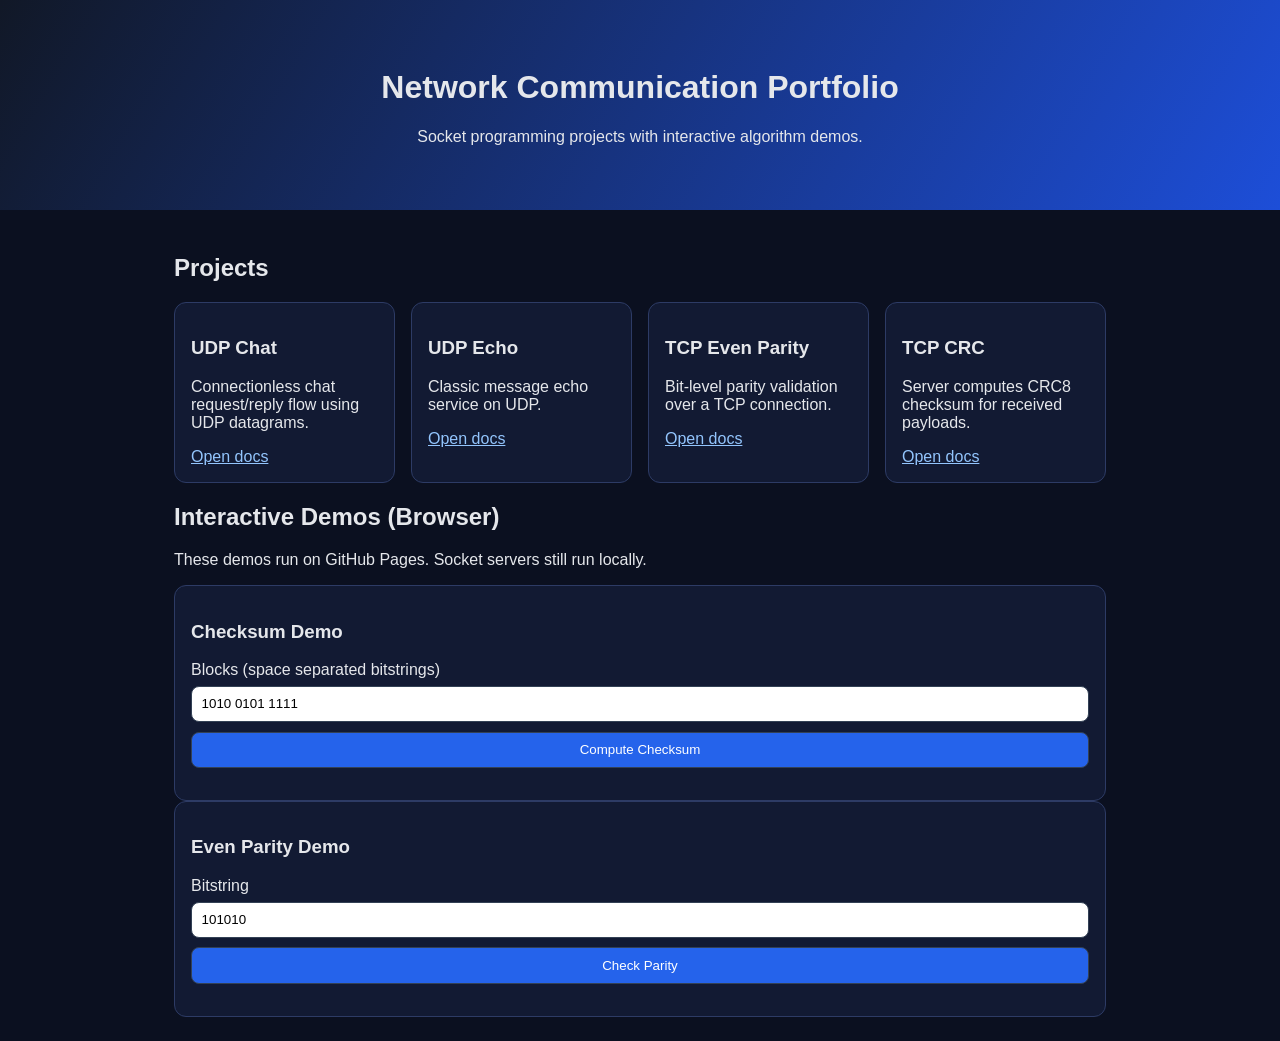
==== site/index.html @ 7d62ac18 "restructure" ====
<!doctype html>
<html lang="en">
  <head>
    <meta charset="UTF-8" />
    <meta name="viewport" content="width=device-width, initial-scale=1.0" />
    <title>Network Communication Portfolio</title>
    <link rel="stylesheet" href="./styles.css" />
  </head>
  <body>
    <header class="hero">
      <h1>Network Communication Portfolio</h1>
      <p>Socket programming projects with interactive algorithm demos.</p>
    </header>

    <main class="container">
      <section>
        <h2>Projects</h2>
        <div class="grid">
          <article class="card">
            <h3>UDP Chat</h3>
            <p>Connectionless chat request/reply flow using UDP datagrams.</p>
            <a href="../projects/udp-chat/README.md">Open docs</a>
          </article>
          <article class="card">
            <h3>UDP Echo</h3>
            <p>Classic message echo service on UDP.</p>
            <a href="../projects/udp-echo/README.md">Open docs</a>
          </article>
          <article class="card">
            <h3>TCP Even Parity</h3>
            <p>Bit-level parity validation over a TCP connection.</p>
            <a href="../projects/tcp-even-parity/README.md">Open docs</a>
          </article>
          <article class="card">
            <h3>TCP CRC</h3>
            <p>Server computes CRC8 checksum for received payloads.</p>
            <a href="../projects/tcp-crc/README.md">Open docs</a>
          </article>
        </div>
      </section>

      <section class="demo">
        <h2>Interactive Demos (Browser)</h2>
        <p>These demos run on GitHub Pages. Socket servers still run locally.</p>

        <div class="card">
          <h3>Checksum Demo</h3>
          <label for="checksum-input">Blocks (space separated bitstrings)</label>
          <input id="checksum-input" value="1010 0101 1111" />
          <button id="checksum-btn">Compute Checksum</button>
          <p id="checksum-output"></p>
        </div>

        <div class="card">
          <h3>Even Parity Demo</h3>
          <label for="parity-input">Bitstring</label>
          <input id="parity-input" value="101010" />
          <button id="parity-btn">Check Parity</button>
          <p id="parity-output"></p>
        </div>
      </section>
    </main>

    <script src="./scripts.js"></script>
  </body>
</html>
---- site/styles.css ----
* {
  box-sizing: border-box;
  font-family: -apple-system, BlinkMacSystemFont, "Segoe UI", sans-serif;
}

body {
  margin: 0;
  background: #0b1020;
  color: #e5e7eb;
}

.hero {
  padding: 3rem 1.25rem;
  text-align: center;
  background: linear-gradient(120deg, #111827, #1d4ed8);
}

.container {
  max-width: 980px;
  margin: 0 auto;
  padding: 1.5rem;
}

.grid {
  display: grid;
  grid-template-columns: repeat(auto-fit, minmax(220px, 1fr));
  gap: 1rem;
}

.card {
  background: #121a33;
  border: 1px solid #2d3b65;
  border-radius: 12px;
  padding: 1rem;
}

input,
button {
  width: 100%;
  padding: 0.6rem;
  margin-top: 0.4rem;
  border-radius: 8px;
  border: 1px solid #334155;
}

button {
  margin-top: 0.6rem;
  background: #2563eb;
  color: white;
  cursor: pointer;
}

a {
  color: #93c5fd;
}
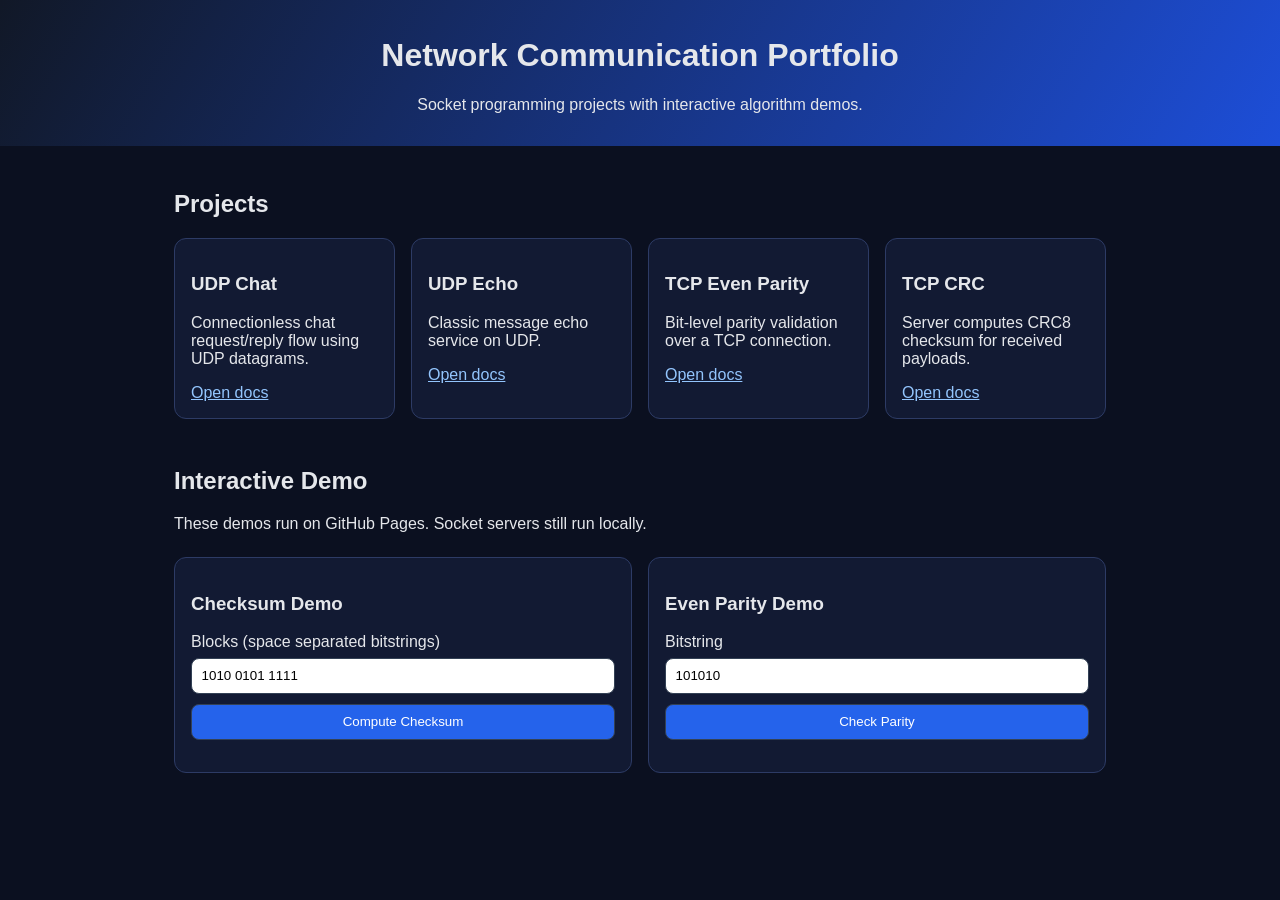
==== commit 79c53010: "cleanup-one" ====
--- a/site/index.html
+++ b/site/index.html
@@ -40,23 +40,25 @@
       </section>
 
       <section class="demo">
-        <h2>Interactive Demos (Browser)</h2>
+        <h2>Interactive Demo</h2>
         <p>These demos run on GitHub Pages. Socket servers still run locally.</p>
 
-        <div class="card">
-          <h3>Checksum Demo</h3>
-          <label for="checksum-input">Blocks (space separated bitstrings)</label>
-          <input id="checksum-input" value="1010 0101 1111" />
-          <button id="checksum-btn">Compute Checksum</button>
-          <p id="checksum-output"></p>
-        </div>
+        <div class="grid">
+          <div class="card">
+            <h3>Checksum Demo</h3>
+            <label for="checksum-input">Blocks (space separated bitstrings)</label>
+            <input id="checksum-input" value="1010 0101 1111" />
+            <button id="checksum-btn">Compute Checksum</button>
+            <p id="checksum-output"></p>
+          </div>
 
-        <div class="card">
-          <h3>Even Parity Demo</h3>
-          <label for="parity-input">Bitstring</label>
-          <input id="parity-input" value="101010" />
-          <button id="parity-btn">Check Parity</button>
-          <p id="parity-output"></p>
+          <div class="card">
+            <h3>Even Parity Demo</h3>
+            <label for="parity-input">Bitstring</label>
+            <input id="parity-input" value="101010" />
+            <button id="parity-btn">Check Parity</button>
+            <p id="parity-output"></p>
+          </div>
         </div>
       </section>
     </main>
--- a/site/styles.css
+++ b/site/styles.css
@@ -10,7 +10,7 @@
 }
 
 .hero {
-  padding: 3rem 1.25rem;
+  padding: 1rem 1.25rem;
   text-align: center;
   background: linear-gradient(120deg, #111827, #1d4ed8);
 }
@@ -25,6 +25,14 @@
   display: grid;
   grid-template-columns: repeat(auto-fit, minmax(220px, 1fr));
   gap: 1rem;
+}
+
+.demo {
+  margin-top: 3rem;
+}
+
+.demo .grid {
+  margin-top: 1.5rem; 
 }
 
 .card {
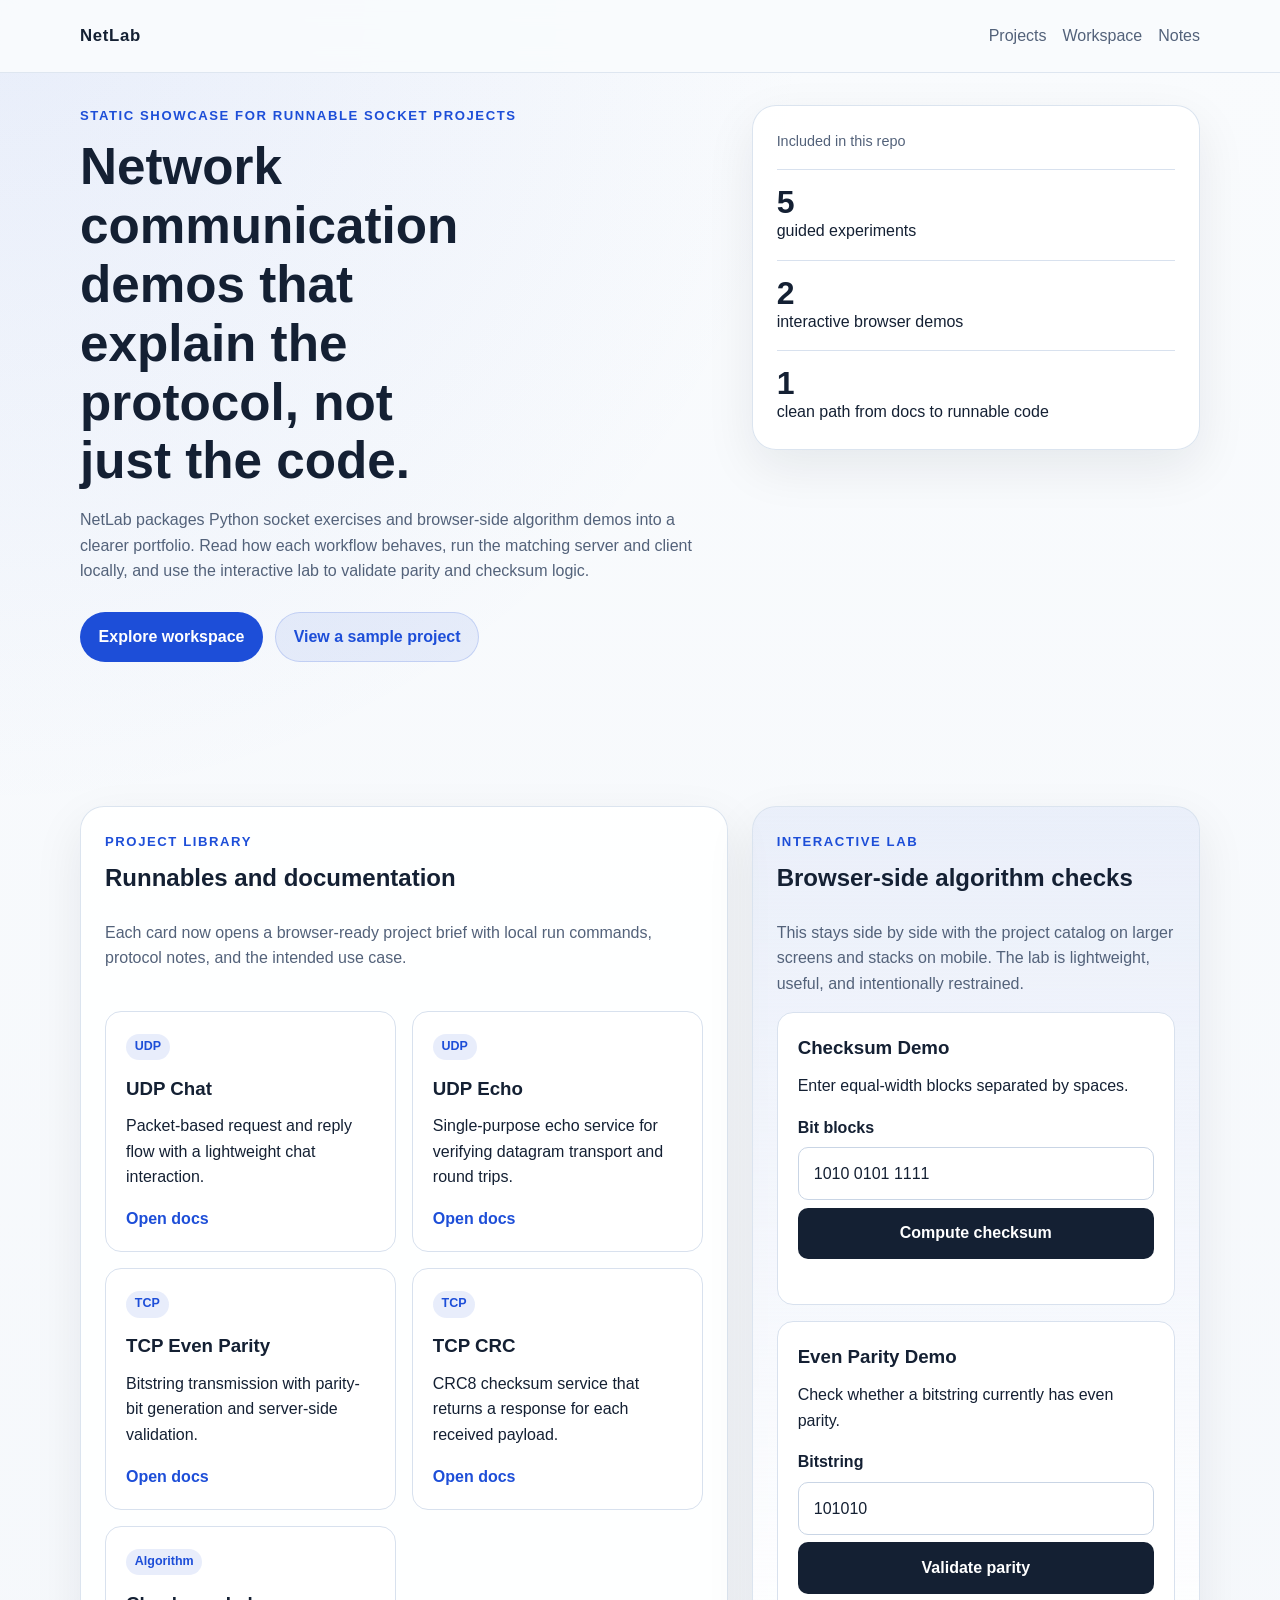
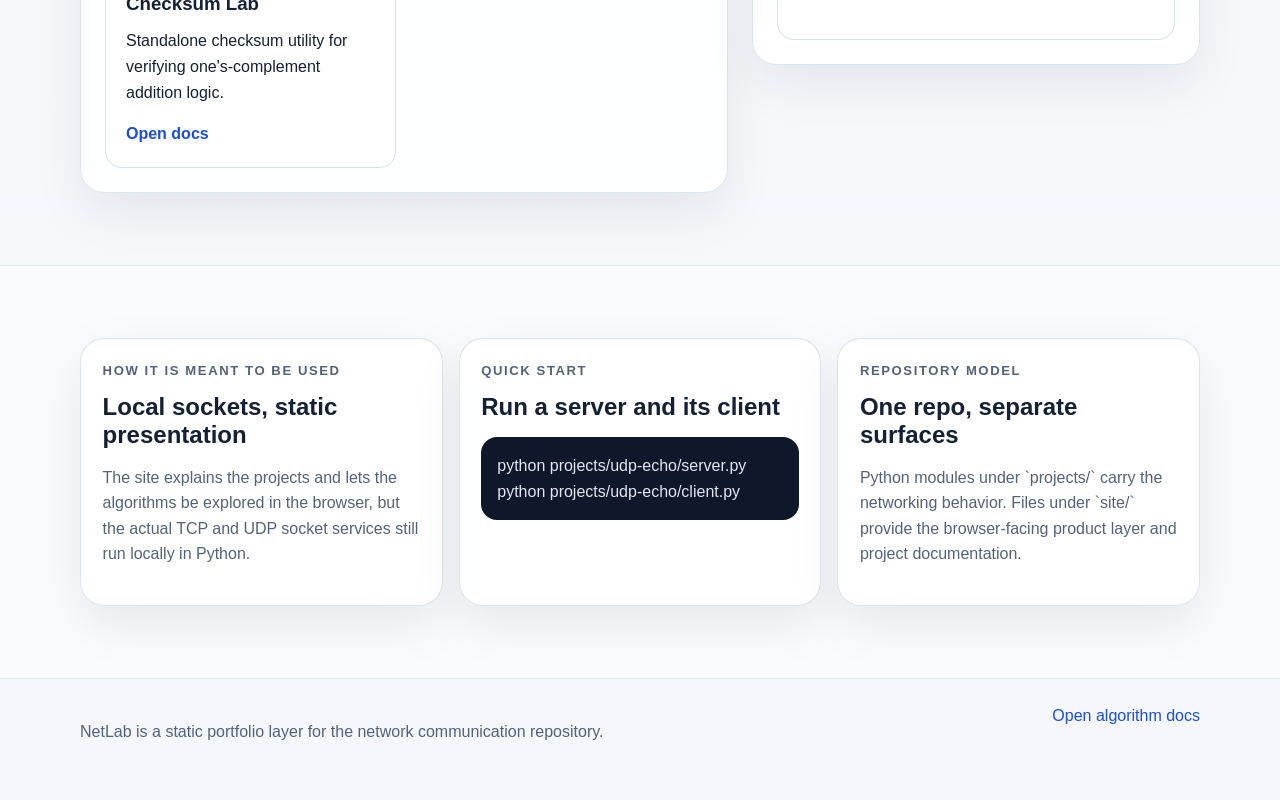
==== commit b44871db: "refactor" ====
--- a/site/index.html
+++ b/site/index.html
@@ -3,66 +3,179 @@
   <head>
     <meta charset="UTF-8" />
     <meta name="viewport" content="width=device-width, initial-scale=1.0" />
-    <title>Network Communication Portfolio</title>
+    <title>NetLab | Socket</title>
+    <meta
+      name="description"
+      content="A polished static showcase for socket programming projects, protocol notes, and interactive error-detection demos."
+    />
     <link rel="stylesheet" href="./styles.css" />
   </head>
   <body>
-    <header class="hero">
-      <h1>Network Communication Portfolio</h1>
-      <p>Socket programming projects with interactive algorithm demos.</p>
+    <header class="site-header">
+      <div class="container nav">
+        <a class="brand" href="./index.html">NetLab</a>
+        <nav class="nav-links" aria-label="Primary">
+          <a href="#projects">Projects</a>
+          <a href="#workspace">Workspace</a>
+          <a href="#notes">Notes</a>
+        </nav>
+      </div>
     </header>
 
-    <main class="container">
-      <section>
-        <h2>Projects</h2>
-        <div class="grid">
-          <article class="card">
-            <h3>UDP Chat</h3>
-            <p>Connectionless chat request/reply flow using UDP datagrams.</p>
-            <a href="../projects/udp-chat/README.md">Open docs</a>
-          </article>
-          <article class="card">
-            <h3>UDP Echo</h3>
-            <p>Classic message echo service on UDP.</p>
-            <a href="../projects/udp-echo/README.md">Open docs</a>
-          </article>
-          <article class="card">
-            <h3>TCP Even Parity</h3>
-            <p>Bit-level parity validation over a TCP connection.</p>
-            <a href="../projects/tcp-even-parity/README.md">Open docs</a>
-          </article>
-          <article class="card">
-            <h3>TCP CRC</h3>
-            <p>Server computes CRC8 checksum for received payloads.</p>
-            <a href="../projects/tcp-crc/README.md">Open docs</a>
-          </article>
+    <main>
+      <section class="hero">
+        <div class="container hero-grid">
+          <div class="hero-copy">
+            <p class="eyebrow">Static showcase for runnable socket projects</p>
+            <h1>Network communication demos that explain the protocol, not just the code.</h1>
+            <p class="hero-text">
+              NetLab packages Python socket exercises and browser-side algorithm demos into a
+              clearer portfolio. Read how each workflow behaves, run the matching server and
+              client locally, and use the interactive lab to validate parity and checksum logic.
+            </p>
+            <div class="hero-actions">
+              <a class="button button-primary" href="#workspace">Explore workspace</a>
+              <a class="button button-secondary" href="./projects/udp-echo.html">View a sample project</a>
+            </div>
+          </div>
+          <aside class="hero-panel">
+            <p class="panel-label">Included in this repo</p>
+            <ul class="metric-list">
+              <li>
+                <strong>5</strong>
+                <span>guided experiments</span>
+              </li>
+              <li>
+                <strong>2</strong>
+                <span>interactive browser demos</span>
+              </li>
+              <li>
+                <strong>1</strong>
+                <span>clean path from docs to runnable code</span>
+              </li>
+            </ul>
+          </aside>
         </div>
       </section>
 
-      <section class="demo">
-        <h2>Interactive Demo</h2>
-        <p>These demos run on GitHub Pages. Socket servers still run locally.</p>
+      <section class="section" id="workspace">
+        <div class="container split-layout">
+          <div class="surface" id="projects">
+            <div class="surface-heading">
+              <div>
+                <p class="eyebrow">Project library</p>
+                <h2>Runnables and documentation</h2>
+              </div>
+              <p class="surface-copy">
+                Each card now opens a browser-ready project brief with local run commands, protocol
+                notes, and the intended use case.
+              </p>
+            </div>
 
-        <div class="grid">
-          <div class="card">
-            <h3>Checksum Demo</h3>
-            <label for="checksum-input">Blocks (space separated bitstrings)</label>
-            <input id="checksum-input" value="1010 0101 1111" />
-            <button id="checksum-btn">Compute Checksum</button>
-            <p id="checksum-output"></p>
+            <div class="card-grid">
+              <article class="project-card">
+                <span class="project-tag">UDP</span>
+                <h3>UDP Chat</h3>
+                <p>Packet-based request and reply flow with a lightweight chat interaction.</p>
+                <a href="./projects/udp-chat.html">Open docs</a>
+              </article>
+              <article class="project-card">
+                <span class="project-tag">UDP</span>
+                <h3>UDP Echo</h3>
+                <p>Single-purpose echo service for verifying datagram transport and round trips.</p>
+                <a href="./projects/udp-echo.html">Open docs</a>
+              </article>
+              <article class="project-card">
+                <span class="project-tag">TCP</span>
+                <h3>TCP Even Parity</h3>
+                <p>Bitstring transmission with parity-bit generation and server-side validation.</p>
+                <a href="./projects/tcp-even-parity.html">Open docs</a>
+              </article>
+              <article class="project-card">
+                <span class="project-tag">TCP</span>
+                <h3>TCP CRC</h3>
+                <p>CRC8 checksum service that returns a response for each received payload.</p>
+                <a href="./projects/tcp-crc.html">Open docs</a>
+              </article>
+              <article class="project-card">
+                <span class="project-tag">Algorithm</span>
+                <h3>Checksum Lab</h3>
+                <p>Standalone checksum utility for verifying one&apos;s-complement addition logic.</p>
+                <a href="./projects/checksum-lab.html">Open docs</a>
+              </article>
+            </div>
           </div>
 
-          <div class="card">
-            <h3>Even Parity Demo</h3>
-            <label for="parity-input">Bitstring</label>
-            <input id="parity-input" value="101010" />
-            <button id="parity-btn">Check Parity</button>
-            <p id="parity-output"></p>
+          <div class="surface surface-accent">
+            <div class="surface-heading">
+              <div>
+                <p class="eyebrow">Interactive lab</p>
+                <h2>Browser-side algorithm checks</h2>
+              </div>
+              <p class="surface-copy">
+                This stays side by side with the project catalog on larger screens and stacks on
+                mobile. The lab is lightweight, useful, and intentionally restrained.
+              </p>
+            </div>
+
+            <div class="demo-stack">
+              <section class="demo-card">
+                <h3>Checksum Demo</h3>
+                <p>Enter equal-width blocks separated by spaces.</p>
+                <label for="checksum-input">Bit blocks</label>
+                <input id="checksum-input" value="1010 0101 1111" />
+                <button id="checksum-btn" type="button">Compute checksum</button>
+                <p class="demo-output" id="checksum-output" aria-live="polite"></p>
+              </section>
+
+              <section class="demo-card">
+                <h3>Even Parity Demo</h3>
+                <p>Check whether a bitstring currently has even parity.</p>
+                <label for="parity-input">Bitstring</label>
+                <input id="parity-input" value="101010" />
+                <button id="parity-btn" type="button">Validate parity</button>
+                <p class="demo-output" id="parity-output" aria-live="polite"></p>
+              </section>
+            </div>
           </div>
+        </div>
+      </section>
+
+      <section class="section section-muted" id="notes">
+        <div class="container note-grid">
+          <article class="note-card">
+            <p class="eyebrow">How it is meant to be used</p>
+            <h2>Local sockets, static presentation</h2>
+            <p>
+              The site explains the projects and lets the algorithms be explored in the browser,
+              but the actual TCP and UDP socket services still run locally in Python.
+            </p>
+          </article>
+          <article class="note-card">
+            <p class="eyebrow">Quick start</p>
+            <h2>Run a server and its client</h2>
+            <pre><code>python projects/udp-echo/server.py
+python projects/udp-echo/client.py</code></pre>
+          </article>
+          <article class="note-card">
+            <p class="eyebrow">Repository model</p>
+            <h2>One repo, separate surfaces</h2>
+            <p>
+              Python modules under `projects/` carry the networking behavior. Files under `site/`
+              provide the browser-facing product layer and project documentation.
+            </p>
+          </article>
         </div>
       </section>
     </main>
 
+    <footer class="site-footer">
+      <div class="container footer-inner">
+        <p>NetLab is a static portfolio layer for the network communication repository.</p>
+        <a href="./projects/checksum-lab.html">Open algorithm docs</a>
+      </div>
+    </footer>
+
     <script src="./scripts.js"></script>
   </body>
 </html>
--- a/site/styles.css
+++ b/site/styles.css
@@ -1,63 +1,492 @@
+:root {
+  --bg: #f4f7fb;
+  --surface: #ffffff;
+  --surface-alt: #eef3f9;
+  --text: #142033;
+  --muted: #53627a;
+  --line: #d8e1ee;
+  --brand: #1d4ed8;
+  --brand-dark: #173ea8;
+  --success: #0f766e;
+  --danger: #b42318;
+  --shadow: 0 18px 50px rgba(15, 23, 42, 0.08);
+  --radius-lg: 24px;
+  --radius-md: 16px;
+  --radius-sm: 10px;
+}
+
 * {
   box-sizing: border-box;
-  font-family: -apple-system, BlinkMacSystemFont, "Segoe UI", sans-serif;
+}
+
+html {
+  scroll-behavior: smooth;
 }
 
 body {
   margin: 0;
-  background: #0b1020;
-  color: #e5e7eb;
+  background:
+    radial-gradient(circle at top left, rgba(29, 78, 216, 0.08), transparent 30%),
+    linear-gradient(180deg, #f9fbfd 0%, var(--bg) 100%);
+  color: var(--text);
+  font-family: "Segoe UI", -apple-system, BlinkMacSystemFont, sans-serif;
+  line-height: 1.6;
+}
+
+a {
+  color: var(--brand);
+  text-decoration: none;
+}
+
+a:hover {
+  color: var(--brand-dark);
+}
+
+img {
+  max-width: 100%;
+}
+
+pre,
+code,
+input,
+button {
+  font: inherit;
+}
+
+.container {
+  width: min(1120px, calc(100% - 2rem));
+  margin: 0 auto;
+}
+
+.site-header {
+  position: sticky;
+  top: 0;
+  z-index: 10;
+  background: rgba(249, 251, 253, 0.92);
+  backdrop-filter: blur(12px);
+  border-bottom: 1px solid rgba(216, 225, 238, 0.8);
+}
+
+.nav {
+  display: flex;
+  align-items: center;
+  justify-content: space-between;
+  gap: 1rem;
+  min-height: 4.5rem;
+}
+
+.brand {
+  font-size: 1.05rem;
+  font-weight: 700;
+  letter-spacing: 0.04em;
+  color: var(--text);
+}
+
+.nav-links {
+  display: flex;
+  gap: 1rem;
+  flex-wrap: wrap;
+}
+
+.nav-links a {
+  color: var(--muted);
+}
+
+.hero,
+.section {
+  padding: 4.5rem 0;
 }
 
 .hero {
-  padding: 1rem 1.25rem;
-  text-align: center;
-  background: linear-gradient(120deg, #111827, #1d4ed8);
-}
-
-.container {
-  max-width: 980px;
-  margin: 0 auto;
+  padding-top: 2rem;
+}
+
+.hero-grid,
+.split-layout,
+.note-grid,
+.detail-grid,
+.detail-highlights,
+.detail-steps {
+  display: grid;
+  gap: 1.5rem;
+}
+
+.hero-grid,
+.split-layout {
+  grid-template-columns: minmax(0, 1.3fr) minmax(320px, 0.9fr);
+  align-items: start;
+}
+
+.hero-copy h1,
+.section-heading h2,
+.surface-heading h2,
+.note-card h2,
+.page-hero h1 {
+  margin: 0;
+  line-height: 1.15;
+}
+
+.hero-copy h1,
+.page-hero h1 {
+  font-size: clamp(2.3rem, 4vw, 4.2rem);
+  max-width: 12ch;
+}
+
+.hero-text,
+.section-heading p,
+.surface-copy,
+.page-lead,
+.detail-panel p,
+.note-card p {
+  color: var(--muted);
+}
+
+.eyebrow {
+  margin: 0 0 0.75rem;
+  font-size: 0.82rem;
+  font-weight: 700;
+  letter-spacing: 0.12em;
+  text-transform: uppercase;
+  color: var(--brand);
+}
+
+.hero-actions {
+  display: flex;
+  flex-wrap: wrap;
+  gap: 0.75rem;
+  margin-top: 1.75rem;
+}
+
+.button {
+  display: inline-flex;
+  align-items: center;
+  justify-content: center;
+  min-height: 2.9rem;
+  padding: 0.7rem 1.1rem;
+  border-radius: 999px;
+  border: 1px solid transparent;
+  font-weight: 600;
+}
+
+.button-primary {
+  background: var(--brand);
+  color: #fff;
+}
+
+.button-primary:hover {
+  color: #fff;
+  background: var(--brand-dark);
+}
+
+.button-secondary {
+  background: rgba(29, 78, 216, 0.08);
+  border-color: rgba(29, 78, 216, 0.18);
+}
+
+.hero-panel,
+.surface,
+.note-card,
+.detail-panel,
+.detail-callout {
+  background: rgba(255, 255, 255, 0.88);
+  border: 1px solid rgba(216, 225, 238, 0.9);
+  border-radius: var(--radius-lg);
+  box-shadow: var(--shadow);
+}
+
+.hero-panel,
+.surface,
+.detail-panel,
+.detail-callout {
   padding: 1.5rem;
 }
 
-.grid {
+.panel-label {
+  margin: 0;
+  color: var(--muted);
+  font-size: 0.9rem;
+}
+
+.metric-list,
+.project-specs,
+.command-list,
+.detail-list {
+  list-style: none;
+  padding: 0;
+  margin: 0;
+}
+
+.metric-list {
+  margin-top: 1rem;
   display: grid;
-  grid-template-columns: repeat(auto-fit, minmax(220px, 1fr));
   gap: 1rem;
 }
 
-.demo {
-  margin-top: 3rem;
-}
-
-.demo .grid {
-  margin-top: 1.5rem; 
-}
-
-.card {
-  background: #121a33;
-  border: 1px solid #2d3b65;
-  border-radius: 12px;
-  padding: 1rem;
+.metric-list li {
+  padding-top: 1rem;
+  border-top: 1px solid var(--line);
+}
+
+.metric-list strong {
+  display: block;
+  font-size: 2rem;
+  line-height: 1;
+}
+
+.section-heading,
+.surface-heading {
+  display: grid;
+  gap: 0.75rem;
+}
+
+.section-heading {
+  max-width: 760px;
+}
+
+.surface-accent {
+  background: linear-gradient(180deg, rgba(29, 78, 216, 0.06), rgba(255, 255, 255, 0.96));
+}
+
+.card-grid,
+.demo-stack,
+.note-grid,
+.detail-highlights,
+.detail-steps {
+  display: grid;
+  gap: 1rem;
+}
+
+.card-grid {
+  grid-template-columns: repeat(2, minmax(0, 1fr));
+  margin-top: 1.5rem;
+}
+
+.project-card,
+.demo-card {
+  background: var(--surface);
+  border: 1px solid var(--line);
+  border-radius: var(--radius-md);
+  padding: 1.25rem;
+}
+
+.project-card h3,
+.demo-card h3,
+.detail-panel h2,
+.detail-callout h2 {
+  margin: 0 0 0.6rem;
+}
+
+.project-card p,
+.demo-card p,
+.project-card a {
+  margin: 0;
+}
+
+.project-card a {
+  display: inline-block;
+  margin-top: 1rem;
+  font-weight: 600;
+}
+
+.project-tag {
+  display: inline-flex;
+  margin-bottom: 0.85rem;
+  padding: 0.2rem 0.55rem;
+  border-radius: 999px;
+  background: rgba(29, 78, 216, 0.1);
+  color: var(--brand);
+  font-size: 0.78rem;
+  font-weight: 700;
+}
+
+label {
+  display: block;
+  margin-top: 1rem;
+  font-weight: 600;
 }
 
 input,
 button {
   width: 100%;
-  padding: 0.6rem;
-  margin-top: 0.4rem;
-  border-radius: 8px;
-  border: 1px solid #334155;
+  margin-top: 0.45rem;
+  padding: 0.8rem 0.95rem;
+  border-radius: var(--radius-sm);
+  border: 1px solid #c9d5e5;
+  background: #fff;
+  color: var(--text);
+}
+
+input:focus,
+button:focus,
+.nav-links a:focus,
+.button:focus {
+  outline: 2px solid rgba(29, 78, 216, 0.24);
+  outline-offset: 2px;
 }
 
 button {
-  margin-top: 0.6rem;
-  background: #2563eb;
-  color: white;
+  border: none;
+  background: var(--text);
+  color: #fff;
+  font-weight: 600;
   cursor: pointer;
 }
 
-a {
-  color: #93c5fd;
-}
+button:hover {
+  background: #0f172a;
+}
+
+.demo-output {
+  min-height: 1.6rem;
+  margin-top: 0.9rem;
+  font-weight: 600;
+}
+
+.demo-output.is-success {
+  color: var(--success);
+}
+
+.demo-output.is-error {
+  color: var(--danger);
+}
+
+.section-muted {
+  background: rgba(255, 255, 255, 0.4);
+  border-top: 1px solid rgba(216, 225, 238, 0.8);
+  border-bottom: 1px solid rgba(216, 225, 238, 0.8);
+}
+
+.note-grid {
+  grid-template-columns: repeat(3, minmax(0, 1fr));
+}
+
+.note-card {
+  padding: 1.35rem;
+}
+
+pre {
+  overflow-x: auto;
+  margin: 1rem 0 0;
+  padding: 1rem;
+  border-radius: var(--radius-md);
+  background: #0f172a;
+  color: #e2e8f0;
+}
+
+.site-footer {
+  padding: 1.5rem 0 2.5rem;
+}
+
+.footer-inner {
+  display: flex;
+  justify-content: space-between;
+  gap: 1rem;
+  flex-wrap: wrap;
+  color: var(--muted);
+}
+
+.page-shell {
+  padding: 3rem 0 4.5rem;
+}
+
+.breadcrumb {
+  display: inline-flex;
+  margin-bottom: 1rem;
+  color: var(--muted);
+}
+
+.page-hero {
+  margin-bottom: 2rem;
+}
+
+.page-hero h1 {
+  max-width: 14ch;
+}
+
+.page-lead {
+  max-width: 70ch;
+  margin: 1rem 0 0;
+}
+
+.detail-grid {
+  grid-template-columns: minmax(0, 1.45fr) minmax(300px, 0.85fr);
+}
+
+.detail-highlights {
+  grid-template-columns: repeat(2, minmax(0, 1fr));
+  margin-bottom: 1.5rem;
+}
+
+.detail-callout {
+  padding: 1.15rem;
+}
+
+.detail-panel + .detail-panel,
+.detail-callout + .detail-panel {
+  margin-top: 1rem;
+}
+
+.detail-list li,
+.project-specs li,
+.command-list li {
+  padding: 0.8rem 0;
+  border-top: 1px solid var(--line);
+}
+
+.detail-list li:first-child,
+.project-specs li:first-child,
+.command-list li:first-child {
+  border-top: 0;
+  padding-top: 0;
+}
+
+.detail-steps {
+  grid-template-columns: repeat(2, minmax(0, 1fr));
+}
+
+.step-card {
+  background: var(--surface-alt);
+  border-radius: var(--radius-md);
+  padding: 1rem;
+}
+
+.step-card strong {
+  display: block;
+  margin-bottom: 0.35rem;
+}
+
+@media (max-width: 960px) {
+  .hero-grid,
+  .split-layout,
+  .detail-grid,
+  .note-grid {
+    grid-template-columns: 1fr;
+  }
+
+  .card-grid,
+  .detail-highlights,
+  .detail-steps {
+    grid-template-columns: 1fr;
+  }
+}
+
+@media (max-width: 640px) {
+  .hero,
+  .section,
+  .page-shell {
+    padding: 3.5rem 0;
+  }
+
+  .container {
+    width: min(100% - 1.25rem, 1120px);
+  }
+
+  .nav {
+    min-height: 4rem;
+  }
+
+  .nav-links {
+    gap: 0.75rem;
+    font-size: 0.95rem;
+  }
+}
